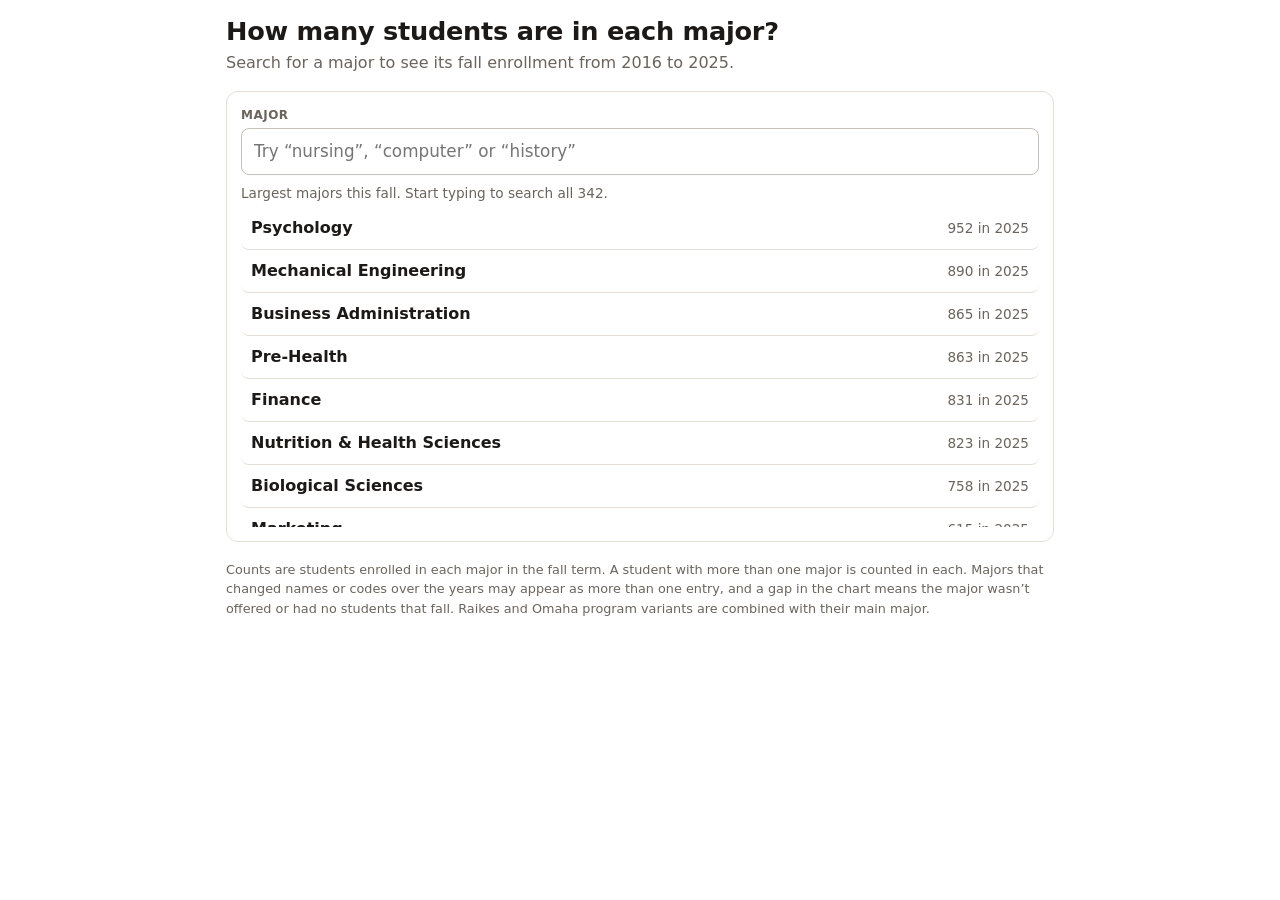
==== enrollment-search/index.html @ a07e3181 "Add enrollment-by-major search app with trend chart Searchable list of majors with a 2016-2025 fall " ====
<!DOCTYPE html>
<html lang="en">
<head>
    <meta charset="UTF-8">
    <meta name="viewport" content="width=device-width, initial-scale=1.0">
    <title>Student Enrollment by Major</title>
    <link rel="stylesheet" href="style.css">
</head>
<body>
    <main class="app">
        <header class="intro">
            <h1>How many students are in each major?</h1>
            <p class="subtitle">Search for a major to see its fall enrollment from 2016 to 2025.</p>
        </header>

        <section class="search" aria-label="Search majors">
            <label class="label" for="q">Major</label>
            <input type="search" id="q" placeholder="Try &ldquo;nursing&rdquo;, &ldquo;computer&rdquo; or &ldquo;history&rdquo;" autocomplete="off" role="combobox" aria-expanded="false" aria-controls="list" aria-autocomplete="list">
            <p id="hint" class="hint"></p>
            <ul id="list" class="list" role="listbox" aria-label="Matching majors"></ul>
        </section>

        <section id="detail" class="detail" aria-live="polite" hidden>
            <div class="detail-head">
                <h2 id="title"></h2>
                <p id="summary" class="summary"></p>
            </div>

            <div class="stats" id="stats"></div>

            <figure class="chart-wrap">
                <div id="chart" class="chart"></div>
                <div id="tip" class="tip" hidden></div>
                <figcaption class="cap">Total students in this major each fall, all colleges and degree levels combined.</figcaption>
            </figure>

            <details class="programs" id="programs-box">
                <summary>See the numbers by program</summary>
                <div class="table-scroll"><table id="table"></table></div>
            </details>
        </section>

        <footer class="foot">
            <p>Counts are students enrolled in each major in the fall term. A student with more than one major is counted in each. Majors that changed names or codes over the years may appear as more than one entry, and a gap in the chart means the major wasn&rsquo;t offered or had no students that fall. Raikes and Omaha program variants are combined with their main major.</p>
        </footer>
    </main>

    <script src="data.js"></script>
    <script src="script.js"></script>
</body>
</html>
---- enrollment-search/style.css ----
:root {
    --ink: #1c1917;
    --muted: #6b645c;
    --line: #e4ded5;
    --card: #ffffff;
    --accent: #b5121b;
    --accent-bg: #fdecec;
    --up: #1d6b3a;
    --down: #a3341c;
    --radius: 12px;
}
* { box-sizing: border-box; margin: 0; padding: 0; }
body {
    font-family: system-ui, -apple-system, "Segoe UI", Roboto, "Helvetica Neue", Arial, sans-serif;
    color: var(--ink);
    background: transparent;
    line-height: 1.5;
}
.app { max-width: 860px; margin: 0 auto; padding: 16px; }
.intro { margin-bottom: 16px; }
h1 { font-size: 1.6rem; line-height: 1.2; letter-spacing: -0.01em; }
h2 { font-size: 1.35rem; line-height: 1.25; }
.subtitle { color: var(--muted); margin-top: 4px; }
.label { display: block; font-size: 0.75rem; font-weight: 600; text-transform: uppercase; letter-spacing: 0.04em; color: var(--muted); margin-bottom: 4px; }

.search { background: var(--card); border: 1px solid var(--line); border-radius: var(--radius); padding: 14px; }
input[type=search] {
    width: 100%; font: inherit; font-size: 1.05rem; padding: 10px 12px;
    border: 1px solid #c9c2b8; border-radius: 8px; background: #fff; color: var(--ink);
}
input[type=search]:focus { outline: 3px solid var(--accent-bg); border-color: var(--accent); }
.hint { font-size: 0.85rem; color: var(--muted); margin-top: 8px; min-height: 1.3em; }
.list { list-style: none; margin-top: 4px; max-height: 320px; overflow-y: auto; }
.list li {
    display: flex; justify-content: space-between; gap: 12px; align-items: baseline;
    padding: 9px 10px; border-radius: 8px; cursor: pointer; border-bottom: 1px solid var(--line);
}
.list li:last-child { border-bottom: 0; }
.list li:hover, .list li[aria-selected=true] { background: var(--accent-bg); }
.list .n { font-weight: 600; }
.list .m { font-size: 0.85rem; color: var(--muted); white-space: nowrap; }
mark { background: none; color: var(--accent); font-weight: 700; }

.detail { margin-top: 16px; background: var(--card); border: 1px solid var(--line); border-radius: var(--radius); padding: 16px; }
.summary { color: var(--muted); margin-top: 2px; }
.stats { display: grid; grid-template-columns: repeat(3, 1fr); gap: 10px; margin: 14px 0; }
.stat { border: 1px solid var(--line); border-radius: 10px; padding: 10px 12px; }
.stat .k { font-size: 0.75rem; text-transform: uppercase; letter-spacing: 0.04em; color: var(--muted); font-weight: 600; }
.stat .v { font-size: 1.5rem; font-weight: 700; line-height: 1.2; }
.stat .s { font-size: 0.85rem; color: var(--muted); }
.up { color: var(--up); } .down { color: var(--down); }

.chart-wrap { position: relative; }
.chart svg { width: 100%; height: auto; display: block; overflow: visible; }
.cap { font-size: 0.8rem; color: var(--muted); margin-top: 4px; }
.axis text { font-size: 12px; fill: var(--muted); }
.grid line { stroke: var(--line); }
.line { fill: none; stroke: var(--accent); stroke-width: 2.5; stroke-linejoin: round; stroke-linecap: round; }
.dot { fill: #fff; stroke: var(--accent); stroke-width: 2.5; }
.dot.on { fill: var(--accent); }
.lbl { font-size: 12px; font-weight: 600; fill: var(--ink); text-anchor: middle; }
.hit { fill: transparent; cursor: pointer; }
.tip { position: absolute; pointer-events: none; background: var(--ink); color: #fff; font-size: 0.85rem; padding: 6px 10px; border-radius: 8px; transform: translate(-50%, -110%); white-space: nowrap; z-index: 2; }

.programs { margin-top: 14px; }
.programs summary { cursor: pointer; font-weight: 600; color: var(--accent); }
.table-scroll { overflow-x: auto; margin-top: 8px; }
table { border-collapse: collapse; width: 100%; font-size: 0.85rem; min-width: 640px; }
th, td { padding: 6px 8px; text-align: right; border-bottom: 1px solid var(--line); font-variant-numeric: tabular-nums; }
th:first-child, td:first-child { text-align: left; }
thead th { font-size: 0.75rem; color: var(--muted); text-transform: uppercase; }
tfoot td { font-weight: 700; }

.foot { margin-top: 18px; font-size: 0.8rem; color: var(--muted); }

@media (max-width: 560px) {
    h1 { font-size: 1.35rem; }
    .stats { grid-template-columns: 1fr; }
    .stat { display: flex; justify-content: space-between; align-items: baseline; gap: 8px; }
}
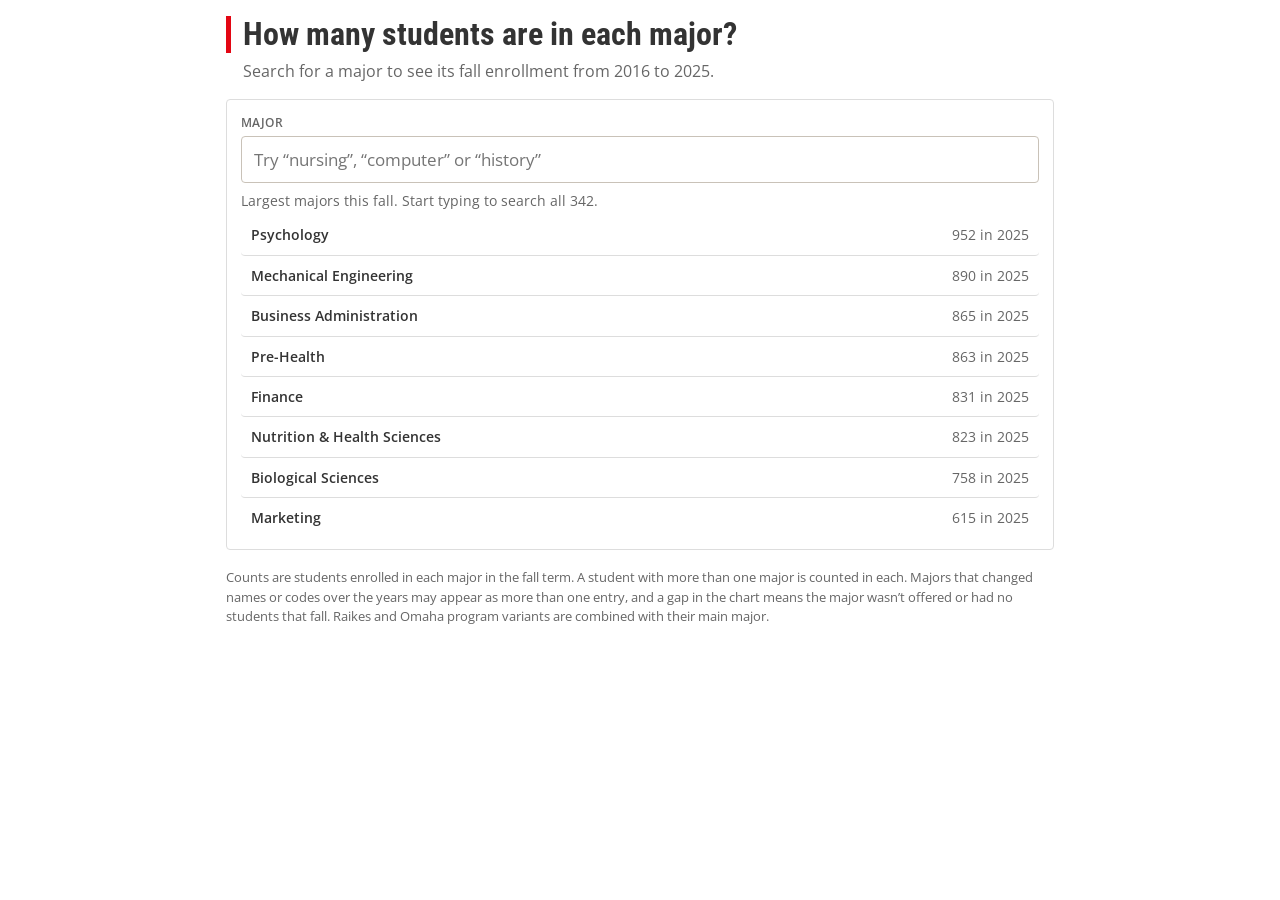
==== commit ef0b3c29: "Restyle enrollment search to match Daily Nebraskan site Co-Authored-By: Claude Sonnet 5.5 <noreply@a" ====
--- a/enrollment-search/index.html
+++ b/enrollment-search/index.html
@@ -4,6 +4,9 @@
     <meta charset="UTF-8">
     <meta name="viewport" content="width=device-width, initial-scale=1.0">
     <title>Student Enrollment by Major</title>
+    <link rel="preconnect" href="https://fonts.googleapis.com">
+    <link rel="preconnect" href="https://fonts.gstatic.com" crossorigin>
+    <link href="https://fonts.googleapis.com/css2?family=Open+Sans:wght@400;600;700&family=Roboto+Condensed:wght@700&display=swap" rel="stylesheet">
     <link rel="stylesheet" href="style.css">
 </head>
 <body>
--- a/enrollment-search/style.css
+++ b/enrollment-search/style.css
@@ -1,39 +1,41 @@
 :root {
-    --ink: #1c1917;
-    --muted: #6b645c;
-    --line: #e4ded5;
+    --ink: #333333;
+    --muted: #666666;
+    --line: #dddddd;
     --card: #ffffff;
-    --accent: #b5121b;
-    --accent-bg: #fdecec;
+    --accent: #e30613;
+    --accent-bg: #fdeaeb;
     --up: #1d6b3a;
     --down: #a3341c;
     --radius: 12px;
 }
 * { box-sizing: border-box; margin: 0; padding: 0; }
 body {
-    font-family: system-ui, -apple-system, "Segoe UI", Roboto, "Helvetica Neue", Arial, sans-serif;
+    font-family: "Open Sans", system-ui, -apple-system, "Segoe UI", Arial, sans-serif;
+    font-size: 14px;
     color: var(--ink);
     background: transparent;
     line-height: 1.5;
 }
 .app { max-width: 860px; margin: 0 auto; padding: 16px; }
 .intro { margin-bottom: 16px; }
-h1 { font-size: 1.6rem; line-height: 1.2; letter-spacing: -0.01em; }
-h2 { font-size: 1.35rem; line-height: 1.25; }
-.subtitle { color: var(--muted); margin-top: 4px; }
+h1, h2, .stat .v { font-family: "Roboto Condensed", "Open Sans", Arial, sans-serif; font-weight: 700; }
+h1 { font-size: 2rem; line-height: 1.15; border-left: 5px solid var(--accent); padding-left: 12px; }
+h2 { font-size: 1.6rem; line-height: 1.2; }
+.subtitle { color: var(--muted); margin: 6px 0 0 17px; font-size: 1rem; }
 .label { display: block; font-size: 0.75rem; font-weight: 600; text-transform: uppercase; letter-spacing: 0.04em; color: var(--muted); margin-bottom: 4px; }
 
-.search { background: var(--card); border: 1px solid var(--line); border-radius: var(--radius); padding: 14px; }
+.search { background: var(--card); border: 1px solid var(--line); border-radius: 4px; padding: 14px; }
 input[type=search] {
     width: 100%; font: inherit; font-size: 1.05rem; padding: 10px 12px;
-    border: 1px solid #c9c2b8; border-radius: 8px; background: #fff; color: var(--ink);
+    border: 1px solid #c9c2b8; border-radius: 4px; background: #fff; color: var(--ink);
 }
 input[type=search]:focus { outline: 3px solid var(--accent-bg); border-color: var(--accent); }
 .hint { font-size: 0.85rem; color: var(--muted); margin-top: 8px; min-height: 1.3em; }
 .list { list-style: none; margin-top: 4px; max-height: 320px; overflow-y: auto; }
 .list li {
     display: flex; justify-content: space-between; gap: 12px; align-items: baseline;
-    padding: 9px 10px; border-radius: 8px; cursor: pointer; border-bottom: 1px solid var(--line);
+    padding: 9px 10px; border-radius: 4px; cursor: pointer; border-bottom: 1px solid var(--line);
 }
 .list li:last-child { border-bottom: 0; }
 .list li:hover, .list li[aria-selected=true] { background: var(--accent-bg); }
@@ -41,12 +43,12 @@
 .list .m { font-size: 0.85rem; color: var(--muted); white-space: nowrap; }
 mark { background: none; color: var(--accent); font-weight: 700; }
 
-.detail { margin-top: 16px; background: var(--card); border: 1px solid var(--line); border-radius: var(--radius); padding: 16px; }
+.detail { margin-top: 16px; background: var(--card); border: 1px solid var(--line); border-radius: 4px; padding: 16px; }
 .summary { color: var(--muted); margin-top: 2px; }
 .stats { display: grid; grid-template-columns: repeat(3, 1fr); gap: 10px; margin: 14px 0; }
-.stat { border: 1px solid var(--line); border-radius: 10px; padding: 10px 12px; }
+.stat { border: 1px solid var(--line); border-radius: 4px; padding: 10px 12px; }
 .stat .k { font-size: 0.75rem; text-transform: uppercase; letter-spacing: 0.04em; color: var(--muted); font-weight: 600; }
-.stat .v { font-size: 1.5rem; font-weight: 700; line-height: 1.2; }
+.stat .v { font-size: 1.8rem; font-weight: 700; line-height: 1.2; }
 .stat .s { font-size: 0.85rem; color: var(--muted); }
 .up { color: var(--up); } .down { color: var(--down); }
 
@@ -60,7 +62,7 @@
 .dot.on { fill: var(--accent); }
 .lbl { font-size: 12px; font-weight: 600; fill: var(--ink); text-anchor: middle; }
 .hit { fill: transparent; cursor: pointer; }
-.tip { position: absolute; pointer-events: none; background: var(--ink); color: #fff; font-size: 0.85rem; padding: 6px 10px; border-radius: 8px; transform: translate(-50%, -110%); white-space: nowrap; z-index: 2; }
+.tip { position: absolute; pointer-events: none; background: var(--ink); color: #fff; font-size: 0.85rem; padding: 6px 10px; border-radius: 4px; transform: translate(-50%, -110%); white-space: nowrap; z-index: 2; }
 
 .programs { margin-top: 14px; }
 .programs summary { cursor: pointer; font-weight: 600; color: var(--accent); }
@@ -74,7 +76,7 @@
 .foot { margin-top: 18px; font-size: 0.8rem; color: var(--muted); }
 
 @media (max-width: 560px) {
-    h1 { font-size: 1.35rem; }
+    h1 { font-size: 1.6rem; }
     .stats { grid-template-columns: 1fr; }
     .stat { display: flex; justify-content: space-between; align-items: baseline; gap: 8px; }
 }
